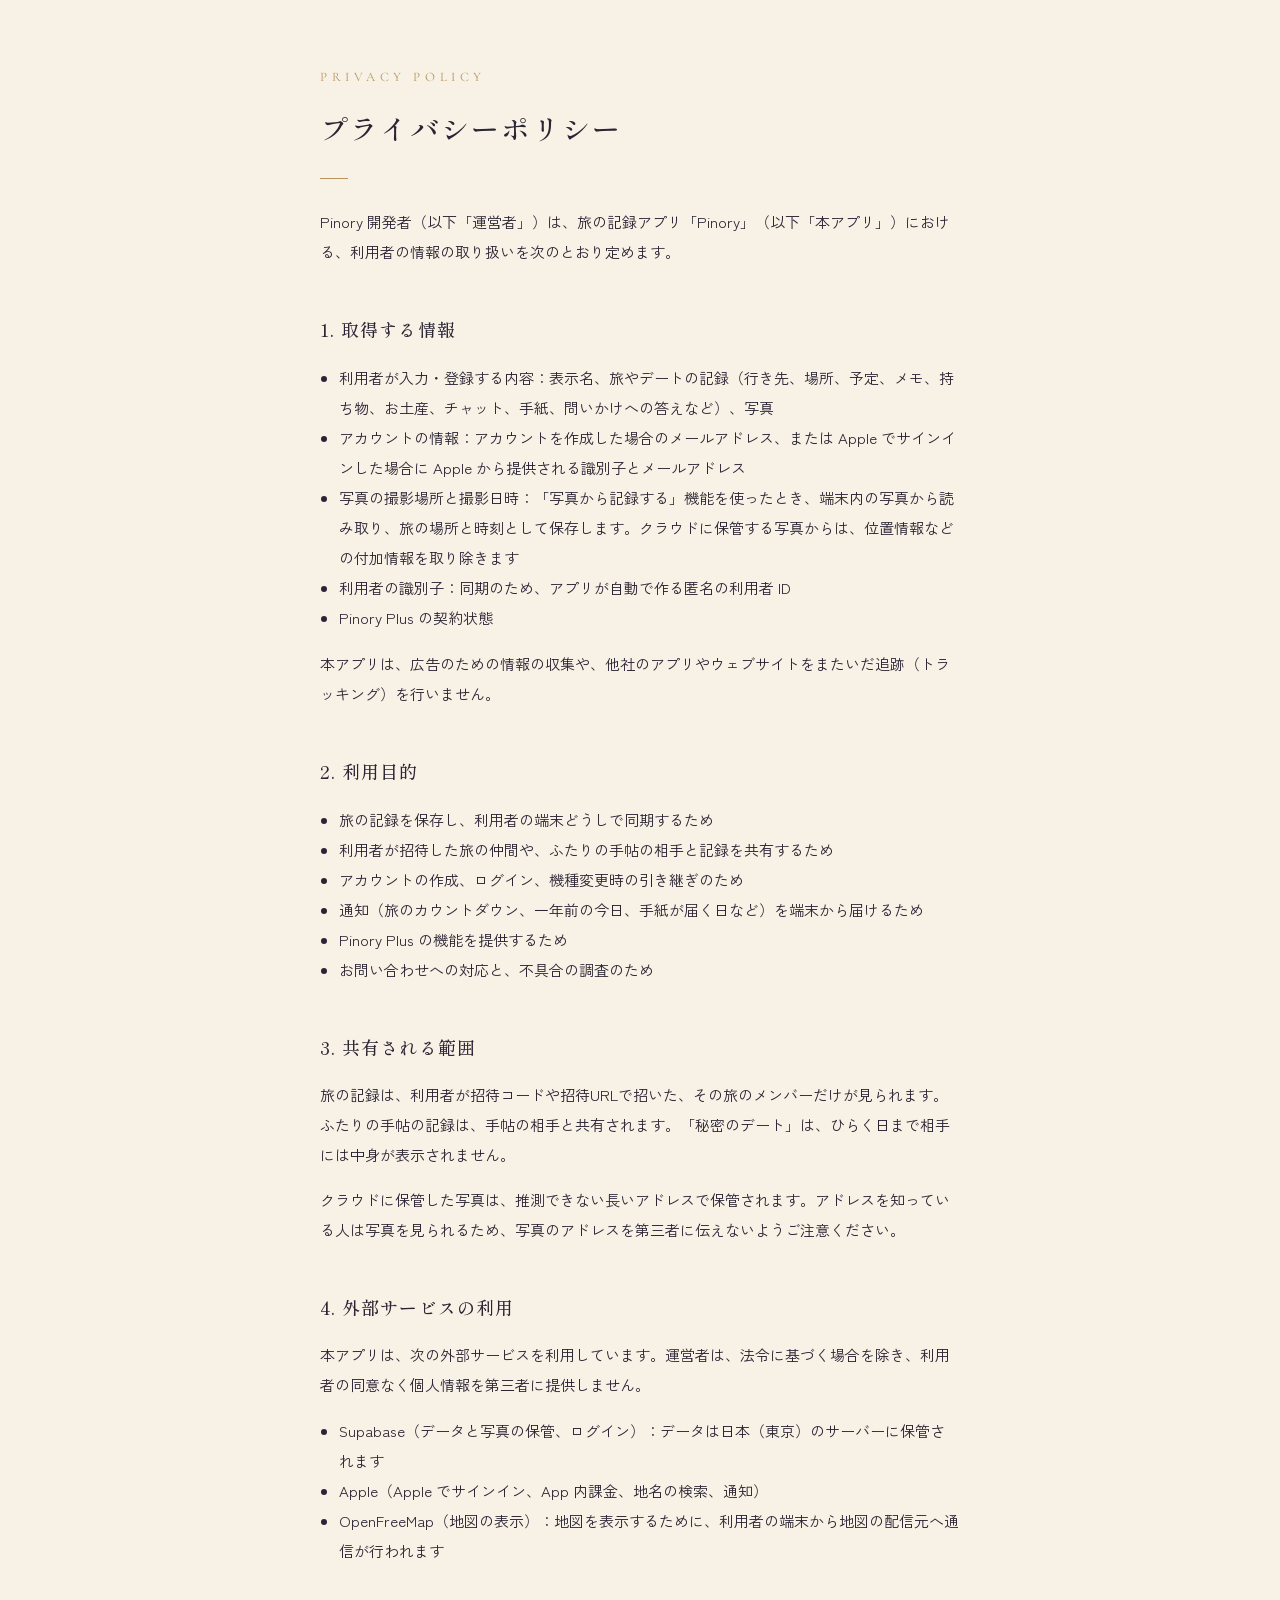
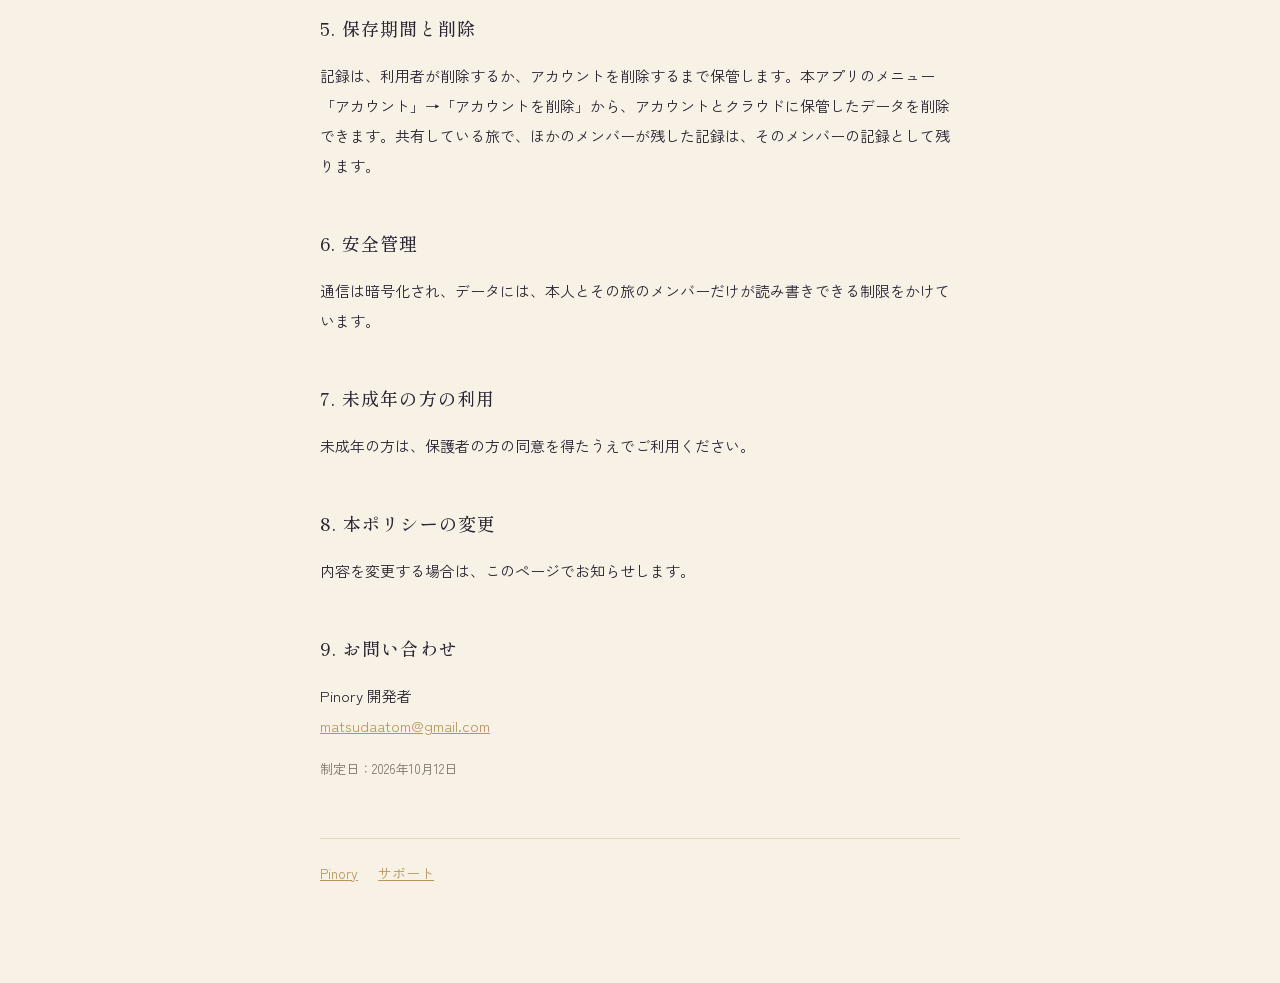
==== privacy/index.html @ d132053c "Pinory のプライバシーポリシーとサポートページ Co-Authored-By: Claude Opus 5.5 <noreply@anthropic.com>" ====
<!doctype html><html lang="ja"><head><meta charset="utf-8"><meta name="viewport" content="width=device-width,initial-scale=1"><title>Pinory プライバシーポリシー</title><link rel="preconnect" href="https://fonts.googleapis.com"><link rel="stylesheet" href="https://fonts.googleapis.com/css2?family=Cormorant+Garamond:wght@500&family=Shippori+Mincho:wght@500&family=Zen+Kaku+Gothic+New&display=swap"><link rel="stylesheet" href="../style.css"></head>
<body><main>
<p class="eyebrow">Privacy Policy</p>
<h1>プライバシーポリシー</h1>
<div class="rule"></div>
<p>Pinory 開発者（以下「運営者」）は、旅の記録アプリ「Pinory」（以下「本アプリ」）における、利用者の情報の取り扱いを次のとおり定めます。</p>

<h2>1. 取得する情報</h2>
<ul>
<li>利用者が入力・登録する内容：表示名、旅やデートの記録（行き先、場所、予定、メモ、持ち物、お土産、チャット、手紙、問いかけへの答えなど）、写真</li>
<li>アカウントの情報：アカウントを作成した場合のメールアドレス、または Apple でサインインした場合に Apple から提供される識別子とメールアドレス</li>
<li>写真の撮影場所と撮影日時：「写真から記録する」機能を使ったとき、端末内の写真から読み取り、旅の場所と時刻として保存します。クラウドに保管する写真からは、位置情報などの付加情報を取り除きます</li>
<li>利用者の識別子：同期のため、アプリが自動で作る匿名の利用者 ID</li>
<li>Pinory Plus の契約状態</li>
</ul>
<p>本アプリは、広告のための情報の収集や、他社のアプリやウェブサイトをまたいだ追跡（トラッキング）を行いません。</p>

<h2>2. 利用目的</h2>
<ul>
<li>旅の記録を保存し、利用者の端末どうしで同期するため</li>
<li>利用者が招待した旅の仲間や、ふたりの手帖の相手と記録を共有するため</li>
<li>アカウントの作成、ログイン、機種変更時の引き継ぎのため</li>
<li>通知（旅のカウントダウン、一年前の今日、手紙が届く日など）を端末から届けるため</li>
<li>Pinory Plus の機能を提供するため</li>
<li>お問い合わせへの対応と、不具合の調査のため</li>
</ul>

<h2>3. 共有される範囲</h2>
<p>旅の記録は、利用者が招待コードや招待URLで招いた、その旅のメンバーだけが見られます。ふたりの手帖の記録は、手帖の相手と共有されます。「秘密のデート」は、ひらく日まで相手には中身が表示されません。</p>
<p>クラウドに保管した写真は、推測できない長いアドレスで保管されます。アドレスを知っている人は写真を見られるため、写真のアドレスを第三者に伝えないようご注意ください。</p>

<h2>4. 外部サービスの利用</h2>
<p>本アプリは、次の外部サービスを利用しています。運営者は、法令に基づく場合を除き、利用者の同意なく個人情報を第三者に提供しません。</p>
<ul>
<li>Supabase（データと写真の保管、ログイン）：データは日本（東京）のサーバーに保管されます</li>
<li>Apple（Apple でサインイン、App 内課金、地名の検索、通知）</li>
<li>OpenFreeMap（地図の表示）：地図を表示するために、利用者の端末から地図の配信元へ通信が行われます</li>
</ul>

<h2>5. 保存期間と削除</h2>
<p>記録は、利用者が削除するか、アカウントを削除するまで保管します。本アプリのメニュー「アカウント」→「アカウントを削除」から、アカウントとクラウドに保管したデータを削除できます。共有している旅で、ほかのメンバーが残した記録は、そのメンバーの記録として残ります。</p>

<h2>6. 安全管理</h2>
<p>通信は暗号化され、データには、本人とその旅のメンバーだけが読み書きできる制限をかけています。</p>

<h2>7. 未成年の方の利用</h2>
<p>未成年の方は、保護者の方の同意を得たうえでご利用ください。</p>

<h2>8. 本ポリシーの変更</h2>
<p>内容を変更する場合は、このページでお知らせします。</p>

<h2>9. お問い合わせ</h2>
<p>Pinory 開発者<br><a href="mailto:matsudaatom@gmail.com">matsudaatom@gmail.com</a></p>
<p class="small">制定日：2026年10月12日</p>

<nav><a href="../">Pinory</a><a href="../support/">サポート</a></nav>
</main></body></html>
---- style.css ----
:root{--paper:#F7F1E6;--ink:#2A2433;--soft:#7D7268;--gold:#B8955A;--line:#E2D7C3;--bg:#F7F1E6}
@media (prefers-color-scheme:dark){:root{--paper:#0E1322;--ink:#F2ECE1;--soft:#A79E93;--line:#2B2537;--bg:#0E1322}}
*{box-sizing:border-box}
body{margin:0;background:var(--bg);color:var(--ink);font-family:"Shippori Mincho","Hiragino Mincho ProN",serif;line-height:2;-webkit-text-size-adjust:100%}
main{max-width:680px;margin:0 auto;padding:64px 20px 96px}
.eyebrow{font-family:"Cormorant Garamond",serif;letter-spacing:.35em;color:var(--gold);font-size:13px;text-transform:uppercase;margin:0}
h1{font-weight:500;font-size:28px;letter-spacing:.08em;margin:10px 0 0}
.rule{width:28px;height:1px;background:var(--gold);margin:22px 0 28px}
h2{font-weight:500;font-size:18px;letter-spacing:.06em;margin:44px 0 6px}
p,li{font-family:"Zen Kaku Gothic New","Hiragino Sans",sans-serif;font-size:15px;color:var(--ink)}
.small{color:var(--soft);font-size:13px}
a{color:var(--gold)}
ul{padding-left:1.2em}
nav{margin-top:56px;padding-top:20px;border-top:1px solid var(--line);font-family:"Zen Kaku Gothic New",sans-serif;font-size:14px}
nav a{margin-right:20px}
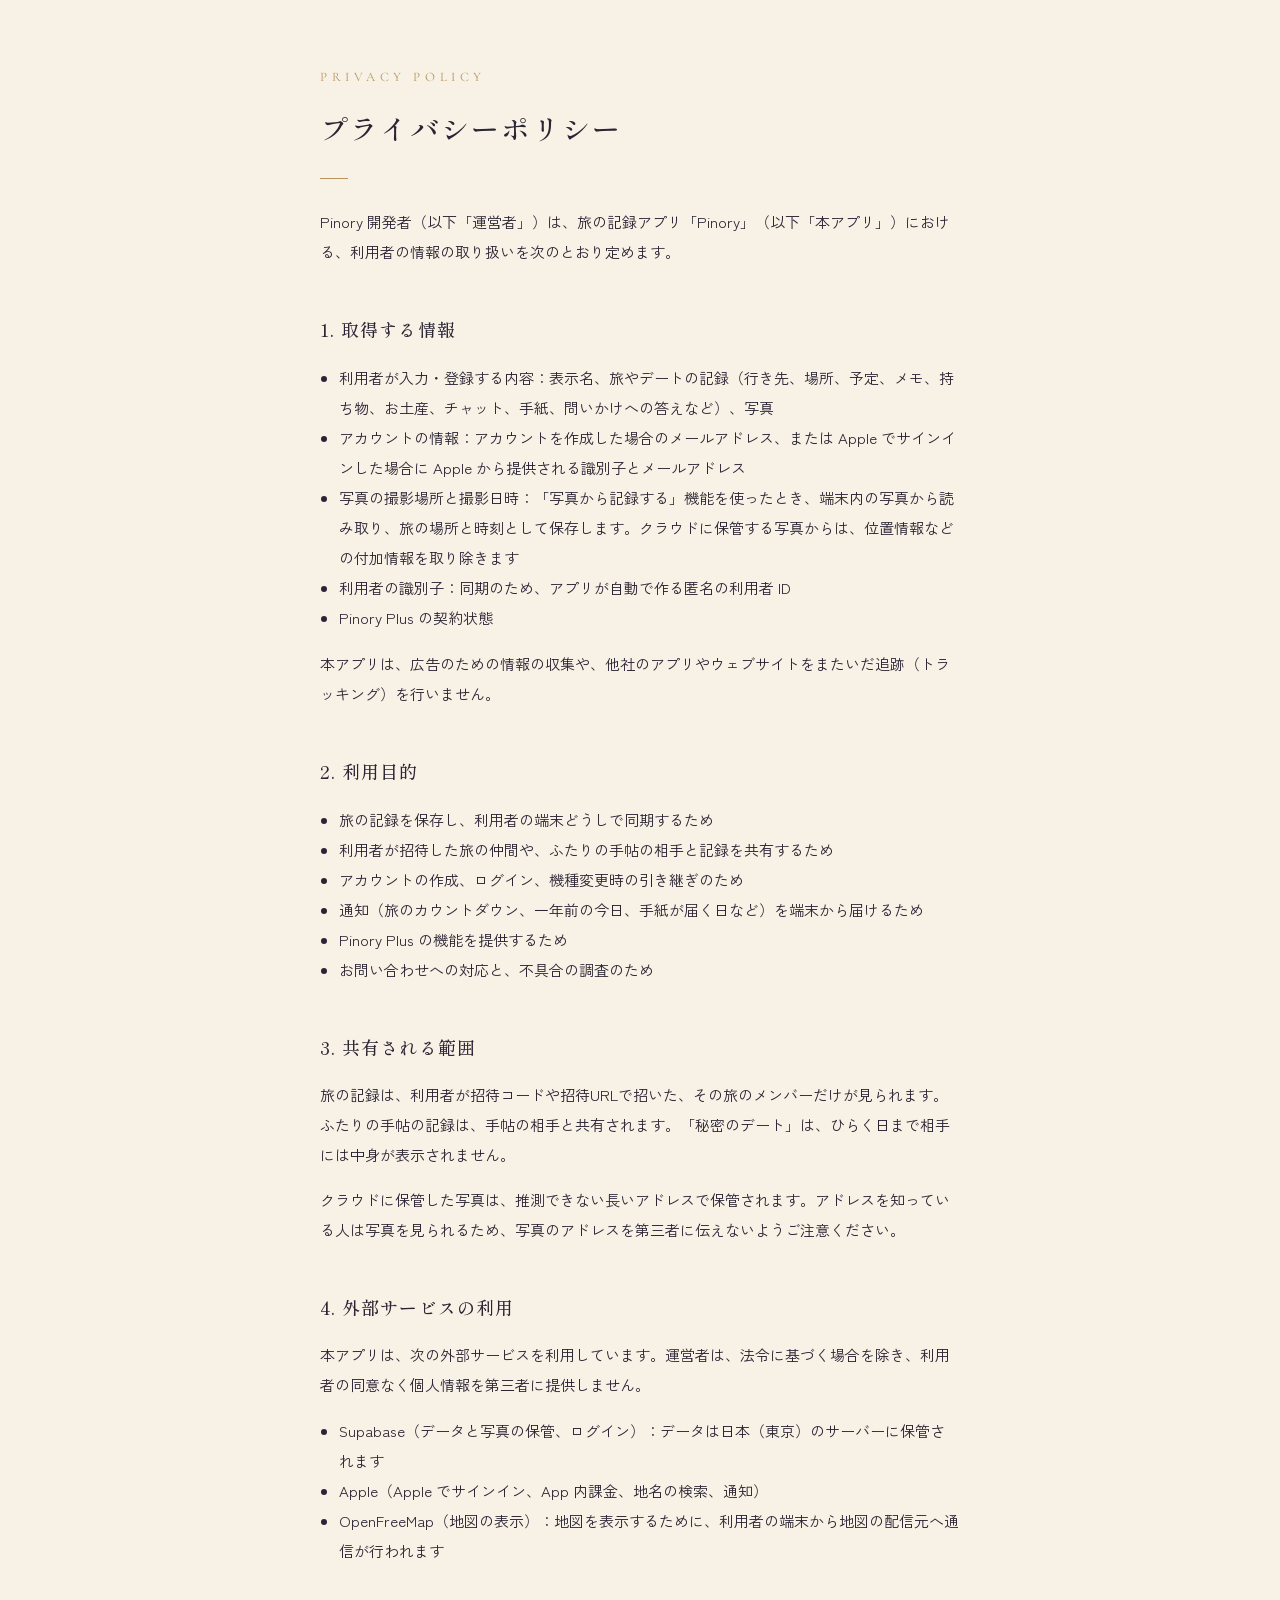
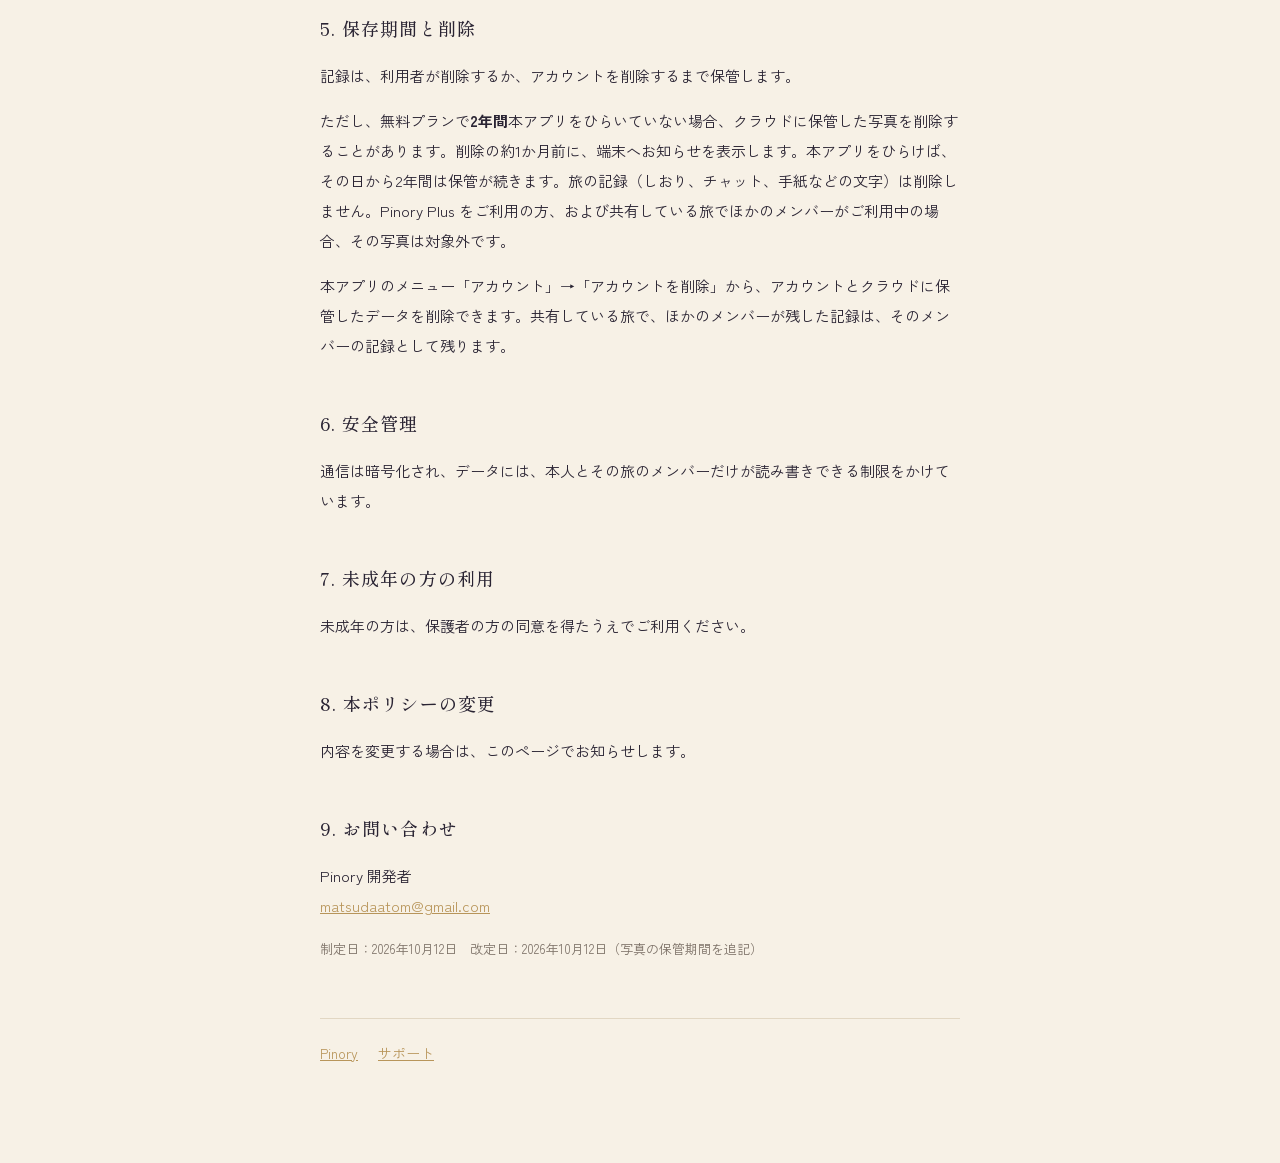
==== commit 9bd9a6bc: "写真の保管期間（無料プランで2年ひらかない場合）を追記 Co-Authored-By: Claude Opus 5.5 <noreply@anthropic.com>" ====
--- a/privacy/index.html
+++ b/privacy/index.html
@@ -38,7 +38,9 @@
 </ul>
 
 <h2>5. 保存期間と削除</h2>
-<p>記録は、利用者が削除するか、アカウントを削除するまで保管します。本アプリのメニュー「アカウント」→「アカウントを削除」から、アカウントとクラウドに保管したデータを削除できます。共有している旅で、ほかのメンバーが残した記録は、そのメンバーの記録として残ります。</p>
+<p>記録は、利用者が削除するか、アカウントを削除するまで保管します。</p>
+<p>ただし、無料プランで<strong>2年間</strong>本アプリをひらいていない場合、クラウドに保管した写真を削除することがあります。削除の約1か月前に、端末へお知らせを表示します。本アプリをひらけば、その日から2年間は保管が続きます。旅の記録（しおり、チャット、手紙などの文字）は削除しません。Pinory Plus をご利用の方、および共有している旅でほかのメンバーがご利用中の場合、その写真は対象外です。</p>
+<p>本アプリのメニュー「アカウント」→「アカウントを削除」から、アカウントとクラウドに保管したデータを削除できます。共有している旅で、ほかのメンバーが残した記録は、そのメンバーの記録として残ります。</p>
 
 <h2>6. 安全管理</h2>
 <p>通信は暗号化され、データには、本人とその旅のメンバーだけが読み書きできる制限をかけています。</p>
@@ -51,7 +53,7 @@
 
 <h2>9. お問い合わせ</h2>
 <p>Pinory 開発者<br><a href="mailto:matsudaatom@gmail.com">matsudaatom@gmail.com</a></p>
-<p class="small">制定日：2026年10月12日</p>
+<p class="small">制定日：2026年10月12日　改定日：2026年10月12日（写真の保管期間を追記）</p>
 
 <nav><a href="../">Pinory</a><a href="../support/">サポート</a></nav>
 </main></body></html>
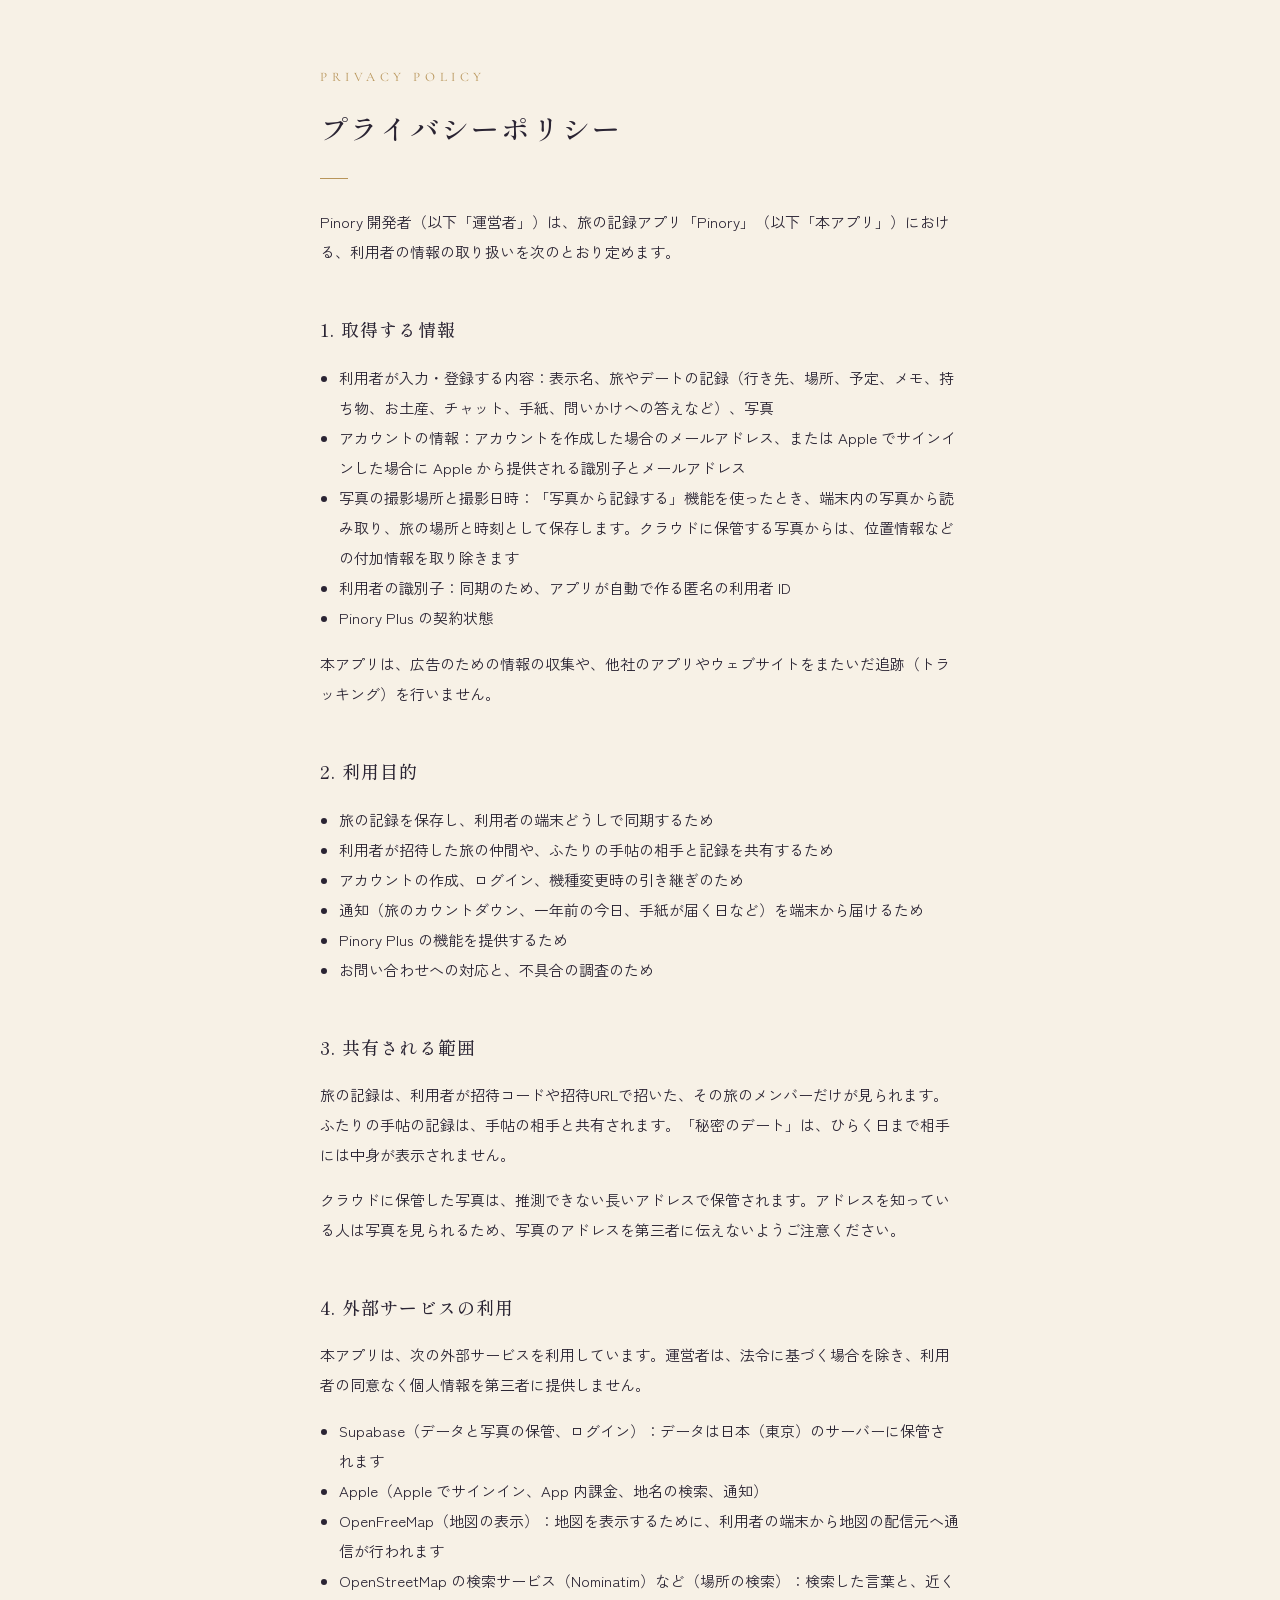
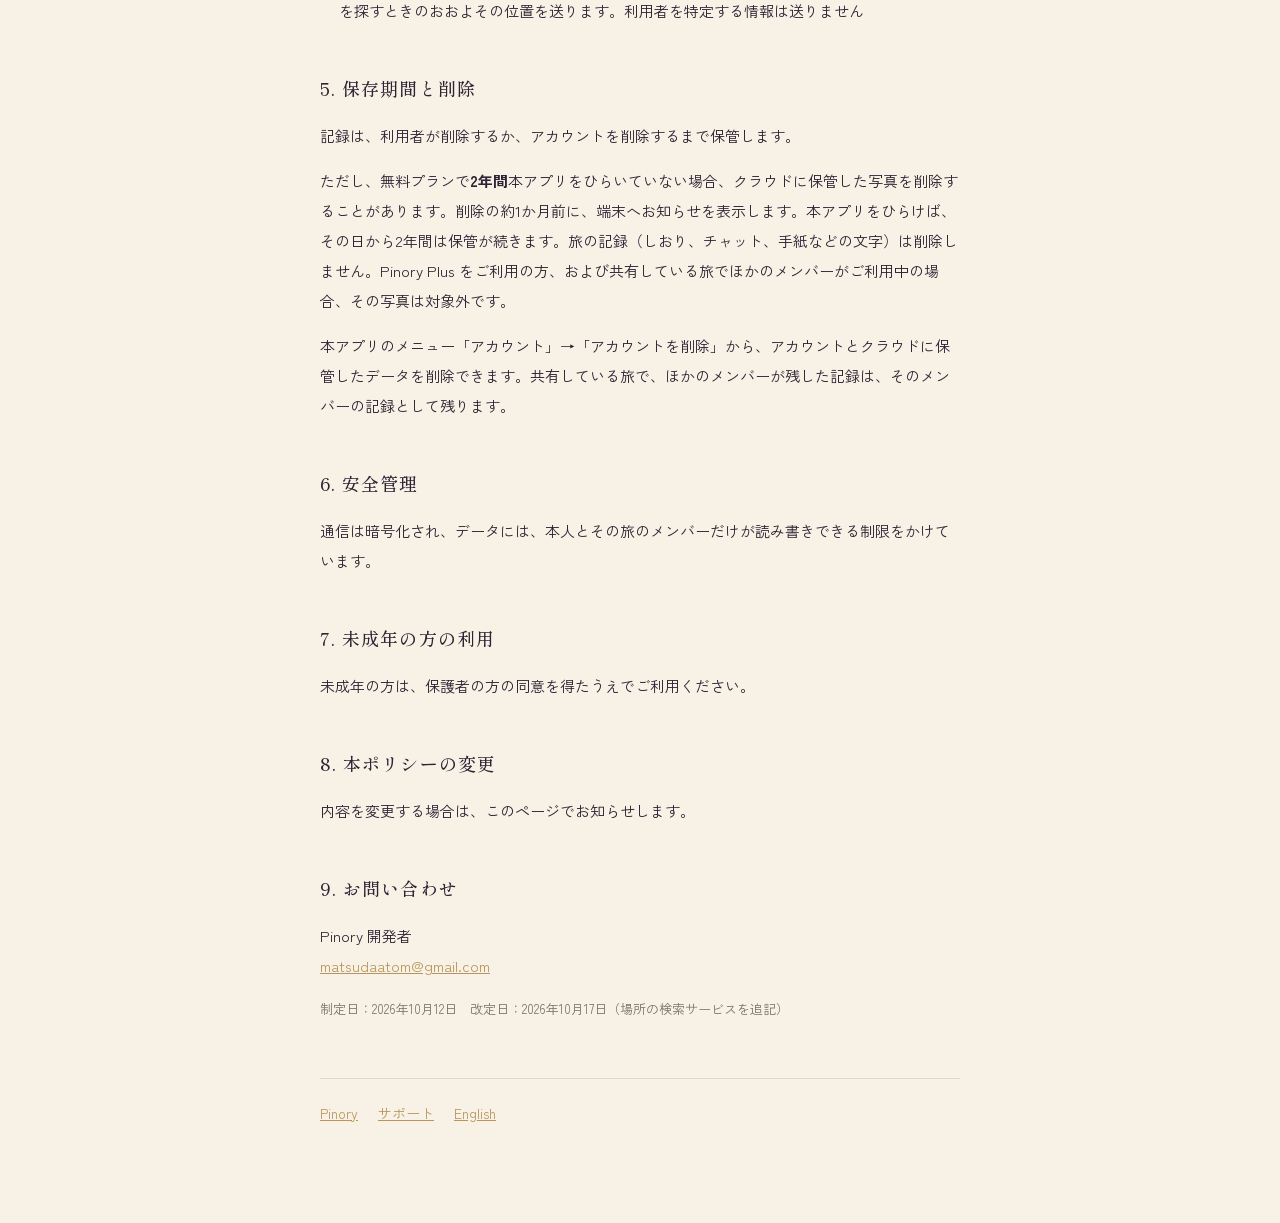
==== commit f3da1b2c: "英語版のプライバシーポリシーとサポートページ、場所の検索サービスを追記 Co-Authored-By: Claude Opus 5.5 <noreply@anthropic.com>" ====
--- a/privacy/index.html
+++ b/privacy/index.html
@@ -35,6 +35,7 @@
 <li>Supabase（データと写真の保管、ログイン）：データは日本（東京）のサーバーに保管されます</li>
 <li>Apple（Apple でサインイン、App 内課金、地名の検索、通知）</li>
 <li>OpenFreeMap（地図の表示）：地図を表示するために、利用者の端末から地図の配信元へ通信が行われます</li>
+<li>OpenStreetMap の検索サービス（Nominatim）など（場所の検索）：検索した言葉と、近くを探すときのおおよその位置を送ります。利用者を特定する情報は送りません</li>
 </ul>
 
 <h2>5. 保存期間と削除</h2>
@@ -53,7 +54,7 @@
 
 <h2>9. お問い合わせ</h2>
 <p>Pinory 開発者<br><a href="mailto:matsudaatom@gmail.com">matsudaatom@gmail.com</a></p>
-<p class="small">制定日：2026年10月12日　改定日：2026年10月12日（写真の保管期間を追記）</p>
+<p class="small">制定日：2026年10月12日　改定日：2026年10月17日（場所の検索サービスを追記）</p>
 
-<nav><a href="../">Pinory</a><a href="../support/">サポート</a></nav>
+<nav><a href="../">Pinory</a><a href="../support/">サポート</a><a href="../en/privacy/">English</a></nav>
 </main></body></html>
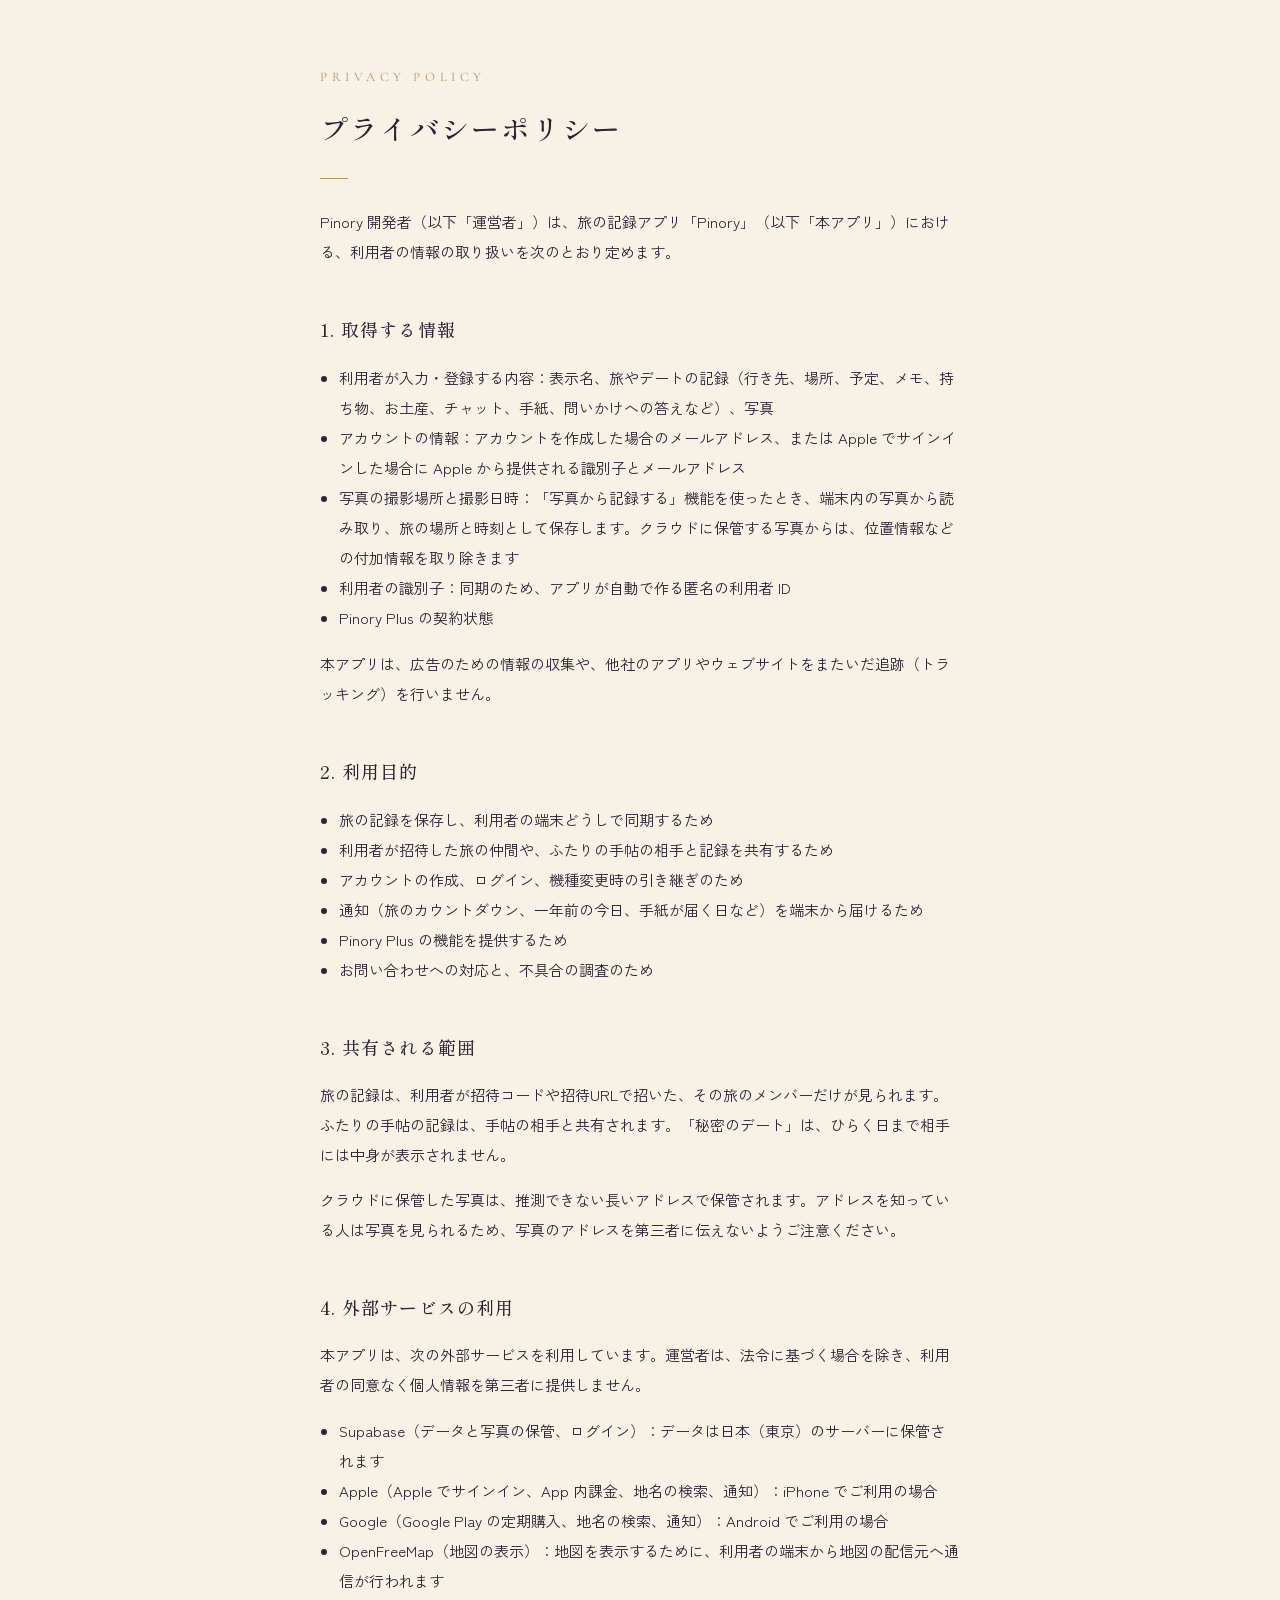
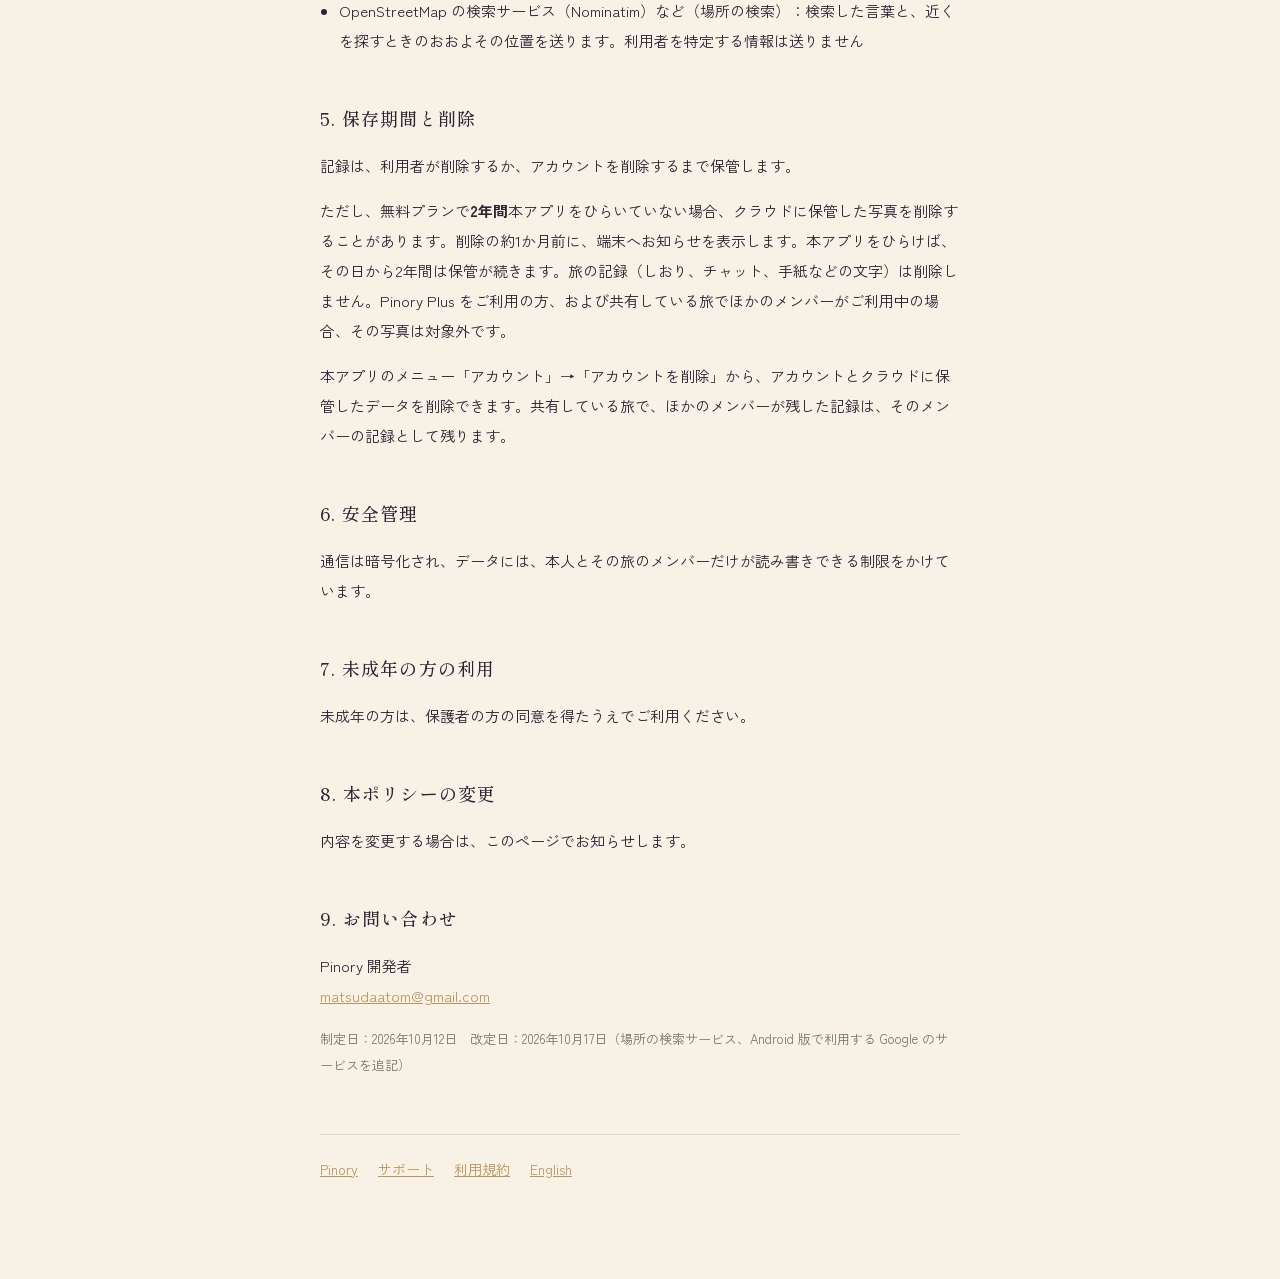
==== commit a1323f5f: "利用規約のページ、プライバシーポリシーに Android 版の Google のサービスを追記" ====
--- a/privacy/index.html
+++ b/privacy/index.html
@@ -33,7 +33,8 @@
 <p>本アプリは、次の外部サービスを利用しています。運営者は、法令に基づく場合を除き、利用者の同意なく個人情報を第三者に提供しません。</p>
 <ul>
 <li>Supabase（データと写真の保管、ログイン）：データは日本（東京）のサーバーに保管されます</li>
-<li>Apple（Apple でサインイン、App 内課金、地名の検索、通知）</li>
+<li>Apple（Apple でサインイン、App 内課金、地名の検索、通知）：iPhone でご利用の場合</li>
+<li>Google（Google Play の定期購入、地名の検索、通知）：Android でご利用の場合</li>
 <li>OpenFreeMap（地図の表示）：地図を表示するために、利用者の端末から地図の配信元へ通信が行われます</li>
 <li>OpenStreetMap の検索サービス（Nominatim）など（場所の検索）：検索した言葉と、近くを探すときのおおよその位置を送ります。利用者を特定する情報は送りません</li>
 </ul>
@@ -54,7 +55,7 @@
 
 <h2>9. お問い合わせ</h2>
 <p>Pinory 開発者<br><a href="mailto:matsudaatom@gmail.com">matsudaatom@gmail.com</a></p>
-<p class="small">制定日：2026年10月12日　改定日：2026年10月17日（場所の検索サービスを追記）</p>
+<p class="small">制定日：2026年10月12日　改定日：2026年10月17日（場所の検索サービス、Android 版で利用する Google のサービスを追記）</p>
 
-<nav><a href="../">Pinory</a><a href="../support/">サポート</a><a href="../en/privacy/">English</a></nav>
+<nav><a href="../">Pinory</a><a href="../support/">サポート</a><a href="../terms/">利用規約</a><a href="../en/privacy/">English</a></nav>
 </main></body></html>
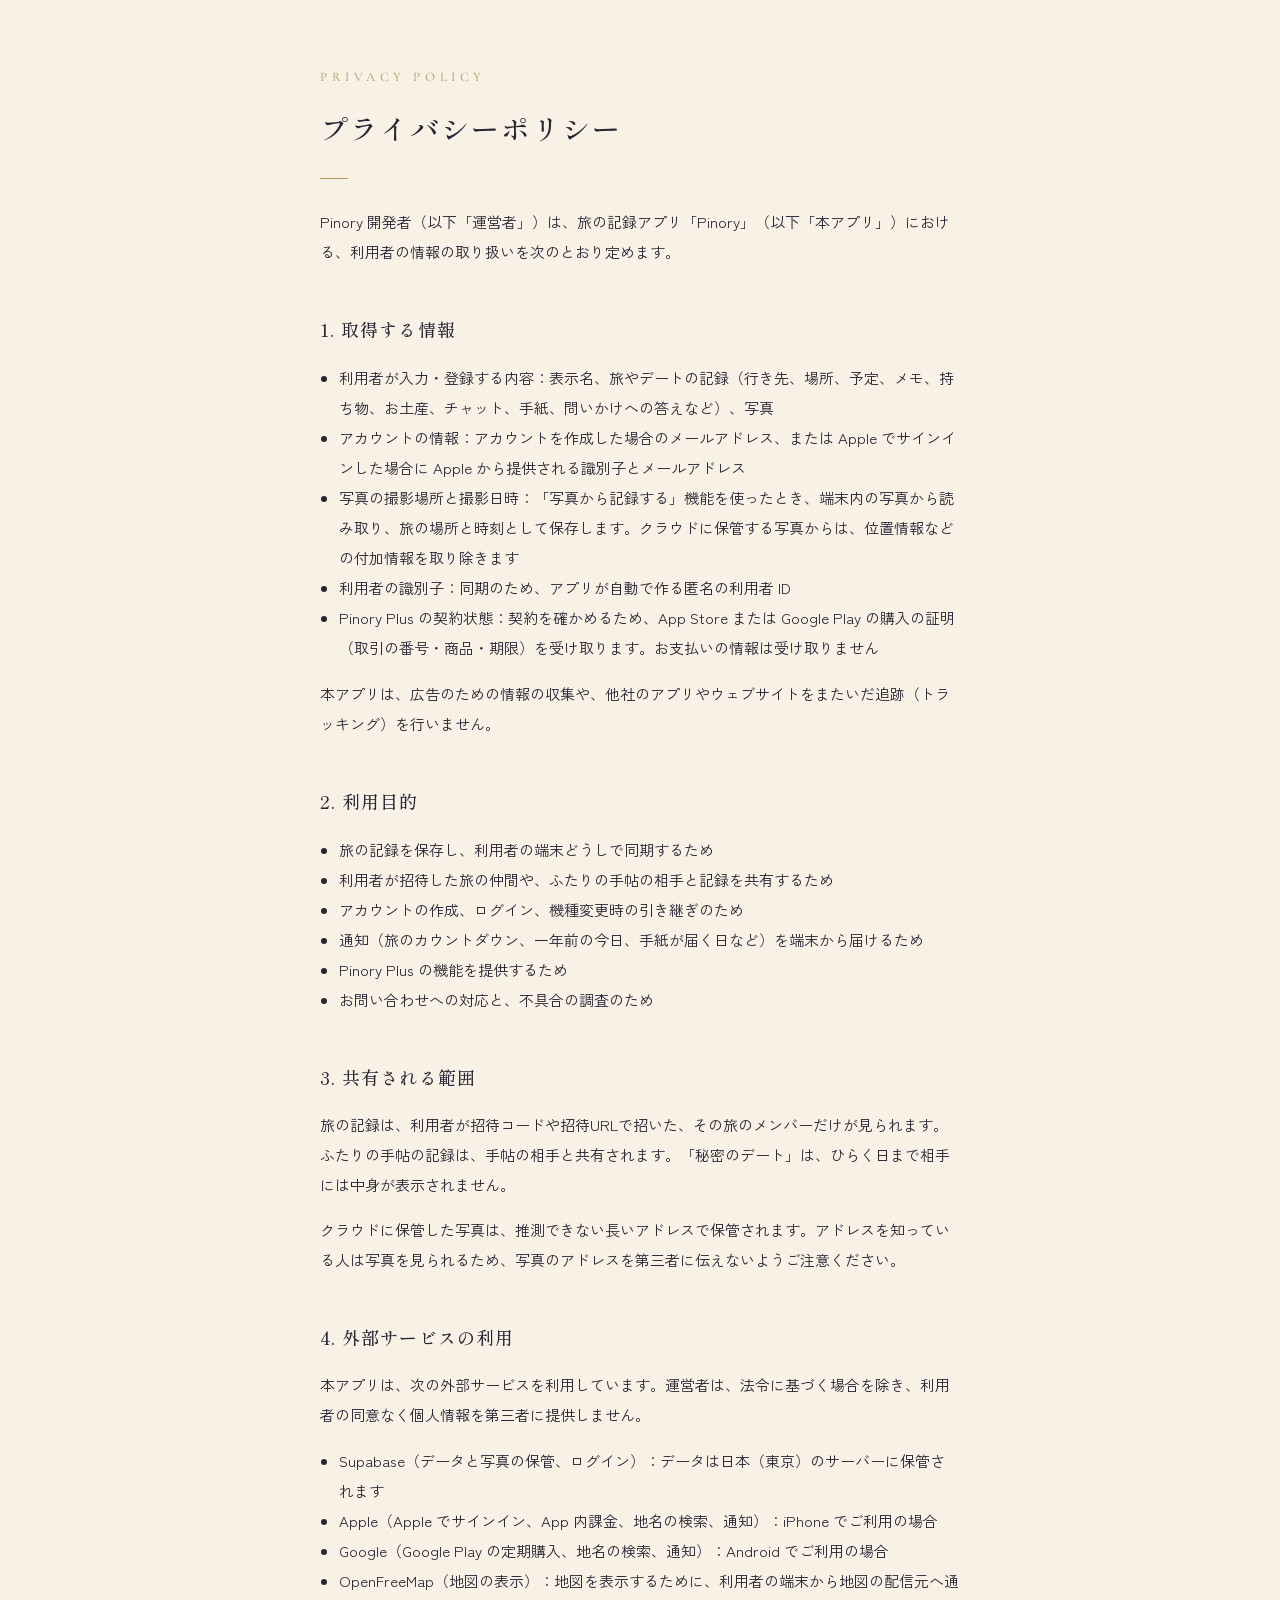
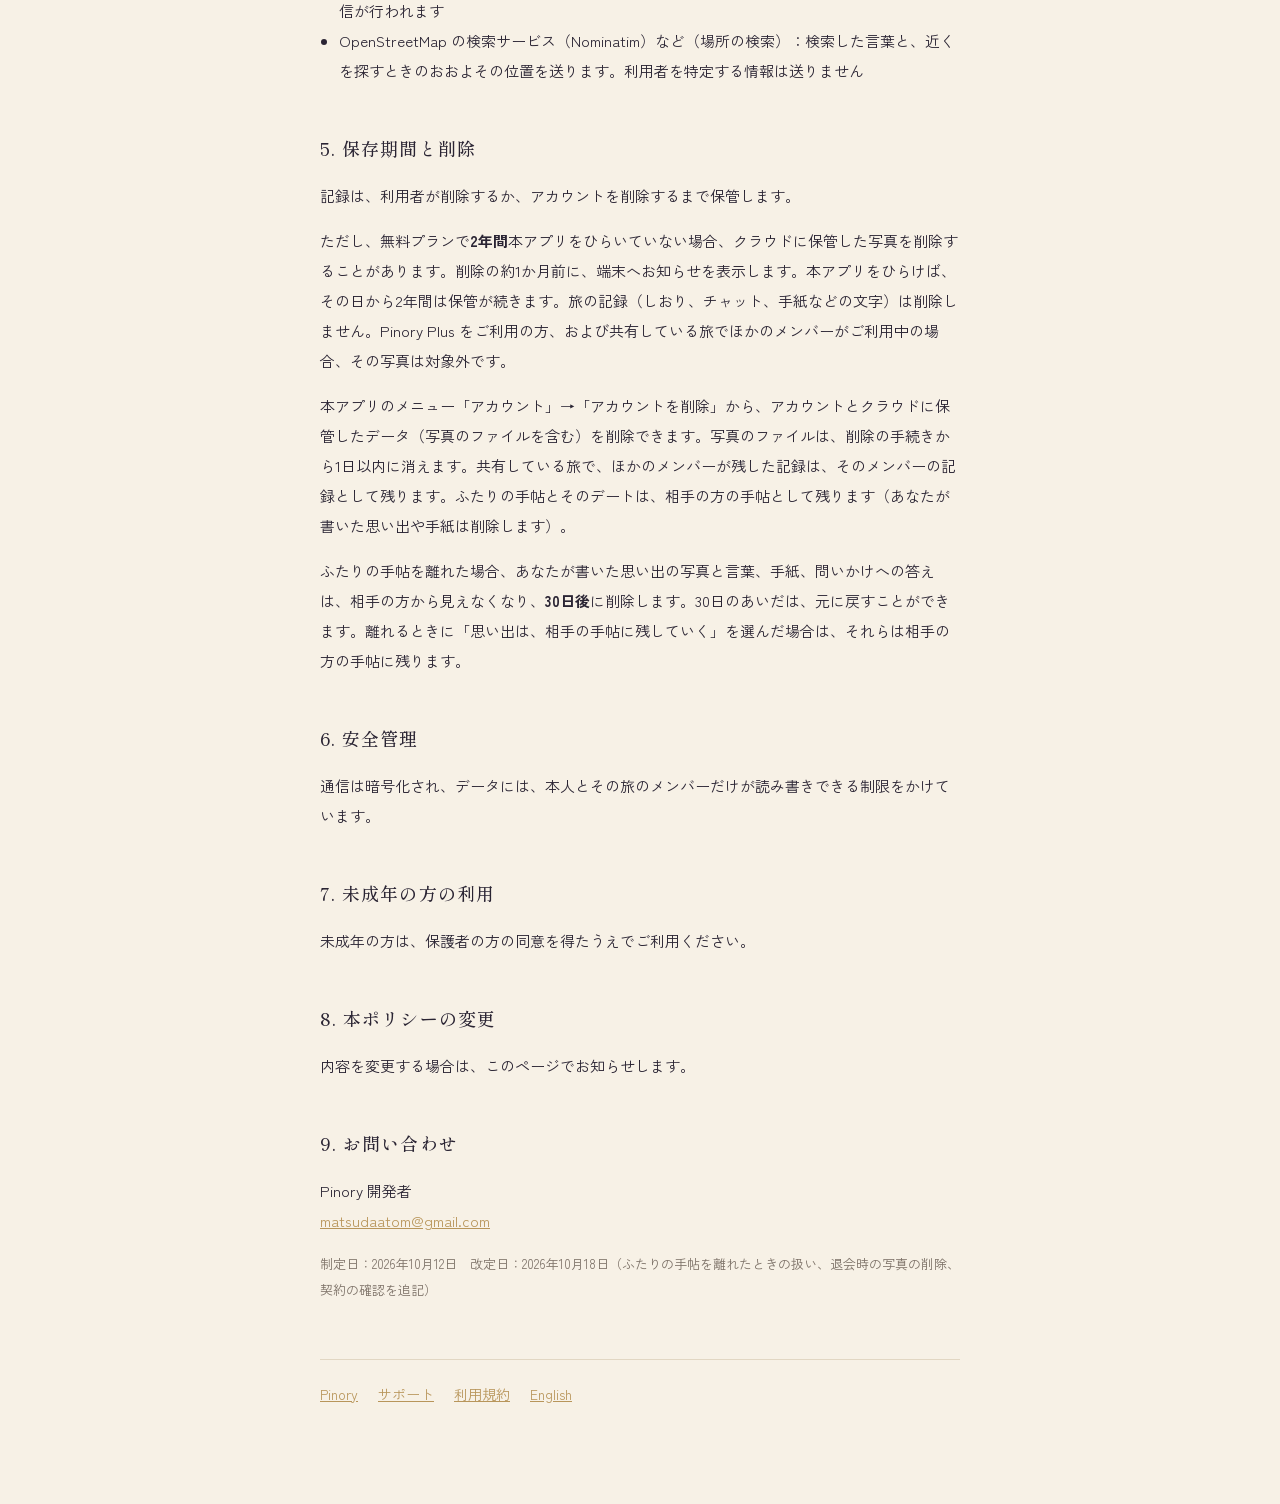
==== commit c8ee7adc: "プライバシーポリシー：ふたりの手帖を離れたとき（30日）、退会時の写真の削除、契約の確認 Co-Authored-By: Claude Opus 5.5 <noreply@anthropic.com>" ====
--- a/privacy/index.html
+++ b/privacy/index.html
@@ -11,7 +11,7 @@
 <li>アカウントの情報：アカウントを作成した場合のメールアドレス、または Apple でサインインした場合に Apple から提供される識別子とメールアドレス</li>
 <li>写真の撮影場所と撮影日時：「写真から記録する」機能を使ったとき、端末内の写真から読み取り、旅の場所と時刻として保存します。クラウドに保管する写真からは、位置情報などの付加情報を取り除きます</li>
 <li>利用者の識別子：同期のため、アプリが自動で作る匿名の利用者 ID</li>
-<li>Pinory Plus の契約状態</li>
+<li>Pinory Plus の契約状態：契約を確かめるため、App Store または Google Play の購入の証明（取引の番号・商品・期限）を受け取ります。お支払いの情報は受け取りません</li>
 </ul>
 <p>本アプリは、広告のための情報の収集や、他社のアプリやウェブサイトをまたいだ追跡（トラッキング）を行いません。</p>
 
@@ -42,7 +42,8 @@
 <h2>5. 保存期間と削除</h2>
 <p>記録は、利用者が削除するか、アカウントを削除するまで保管します。</p>
 <p>ただし、無料プランで<strong>2年間</strong>本アプリをひらいていない場合、クラウドに保管した写真を削除することがあります。削除の約1か月前に、端末へお知らせを表示します。本アプリをひらけば、その日から2年間は保管が続きます。旅の記録（しおり、チャット、手紙などの文字）は削除しません。Pinory Plus をご利用の方、および共有している旅でほかのメンバーがご利用中の場合、その写真は対象外です。</p>
-<p>本アプリのメニュー「アカウント」→「アカウントを削除」から、アカウントとクラウドに保管したデータを削除できます。共有している旅で、ほかのメンバーが残した記録は、そのメンバーの記録として残ります。</p>
+<p>本アプリのメニュー「アカウント」→「アカウントを削除」から、アカウントとクラウドに保管したデータ（写真のファイルを含む）を削除できます。写真のファイルは、削除の手続きから1日以内に消えます。共有している旅で、ほかのメンバーが残した記録は、そのメンバーの記録として残ります。ふたりの手帖とそのデートは、相手の方の手帖として残ります（あなたが書いた思い出や手紙は削除します）。</p>
+<p>ふたりの手帖を離れた場合、あなたが書いた思い出の写真と言葉、手紙、問いかけへの答えは、相手の方から見えなくなり、<strong>30日後</strong>に削除します。30日のあいだは、元に戻すことができます。離れるときに「思い出は、相手の手帖に残していく」を選んだ場合は、それらは相手の方の手帖に残ります。</p>
 
 <h2>6. 安全管理</h2>
 <p>通信は暗号化され、データには、本人とその旅のメンバーだけが読み書きできる制限をかけています。</p>
@@ -55,7 +56,7 @@
 
 <h2>9. お問い合わせ</h2>
 <p>Pinory 開発者<br><a href="mailto:matsudaatom@gmail.com">matsudaatom@gmail.com</a></p>
-<p class="small">制定日：2026年10月12日　改定日：2026年10月17日（場所の検索サービス、Android 版で利用する Google のサービスを追記）</p>
+<p class="small">制定日：2026年10月12日　改定日：2026年10月18日（ふたりの手帖を離れたときの扱い、退会時の写真の削除、契約の確認を追記）</p>
 
 <nav><a href="../">Pinory</a><a href="../support/">サポート</a><a href="../terms/">利用規約</a><a href="../en/privacy/">English</a></nav>
 </main></body></html>
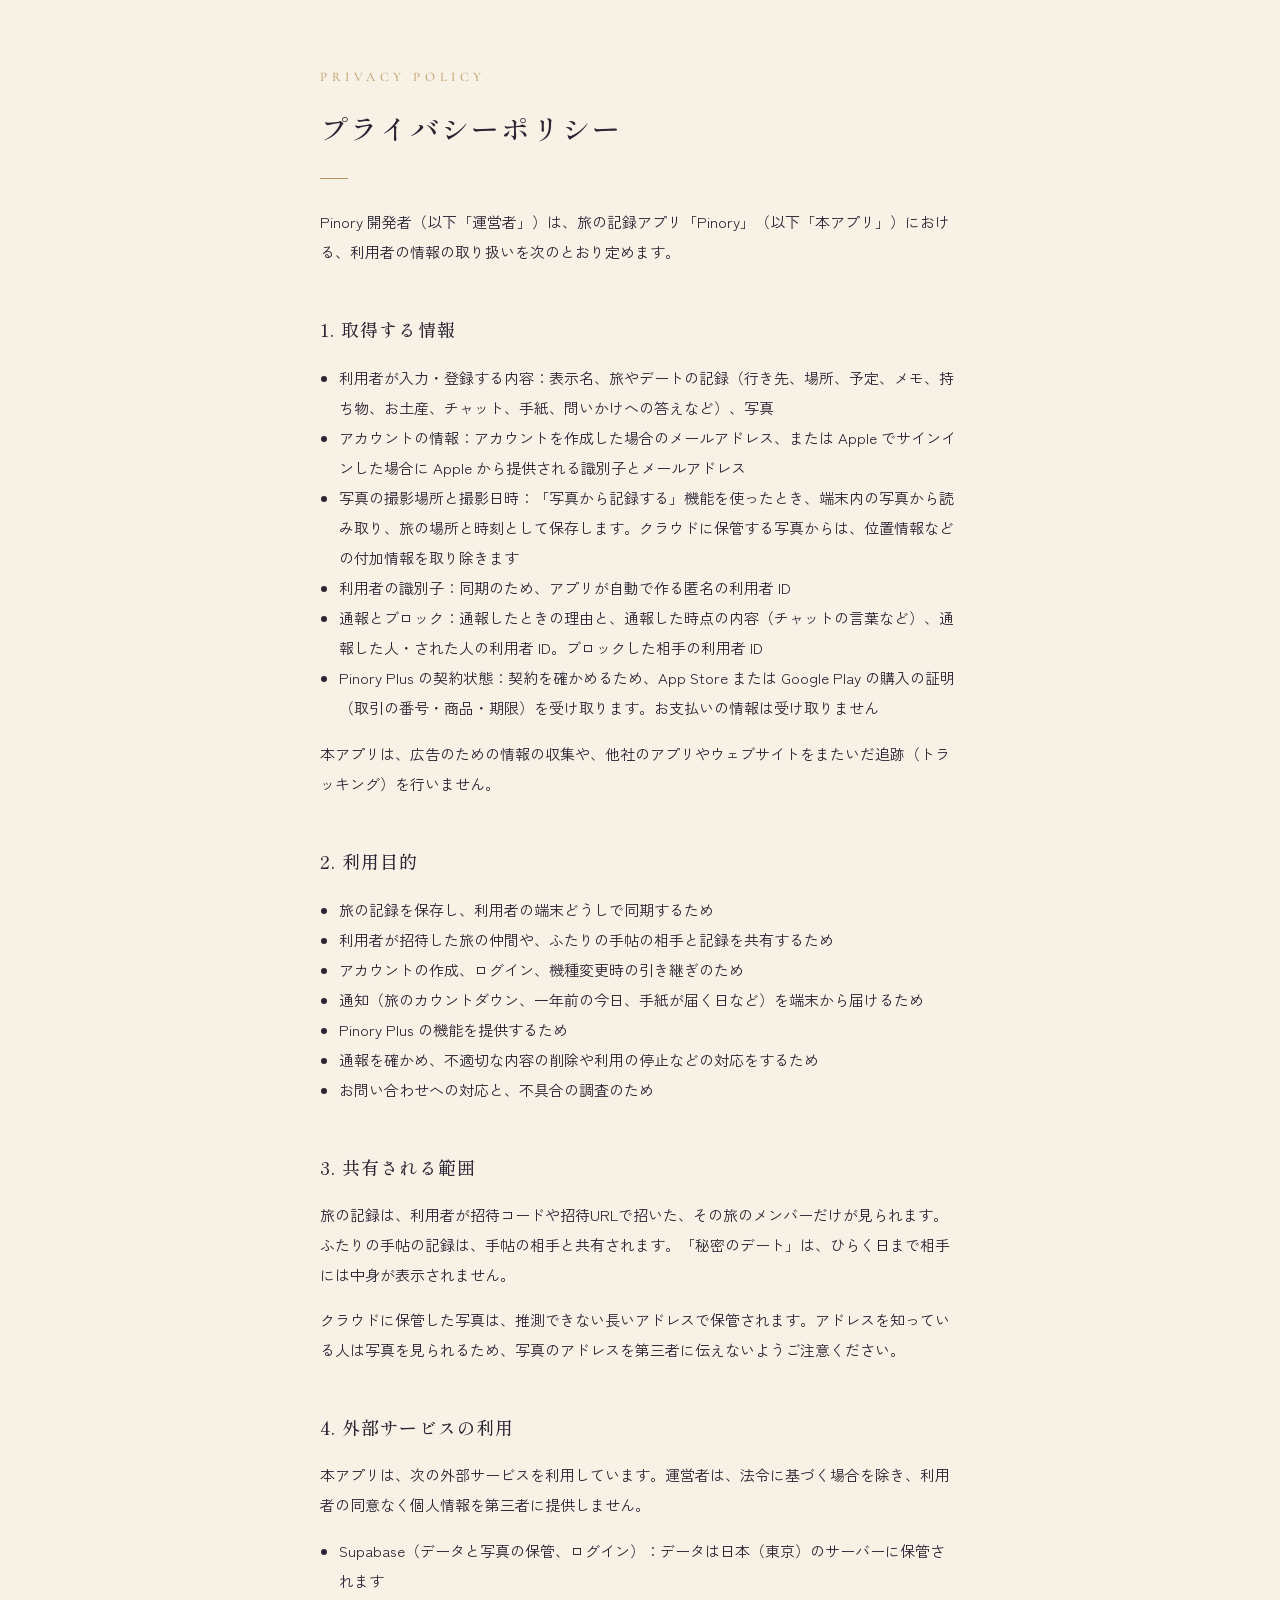
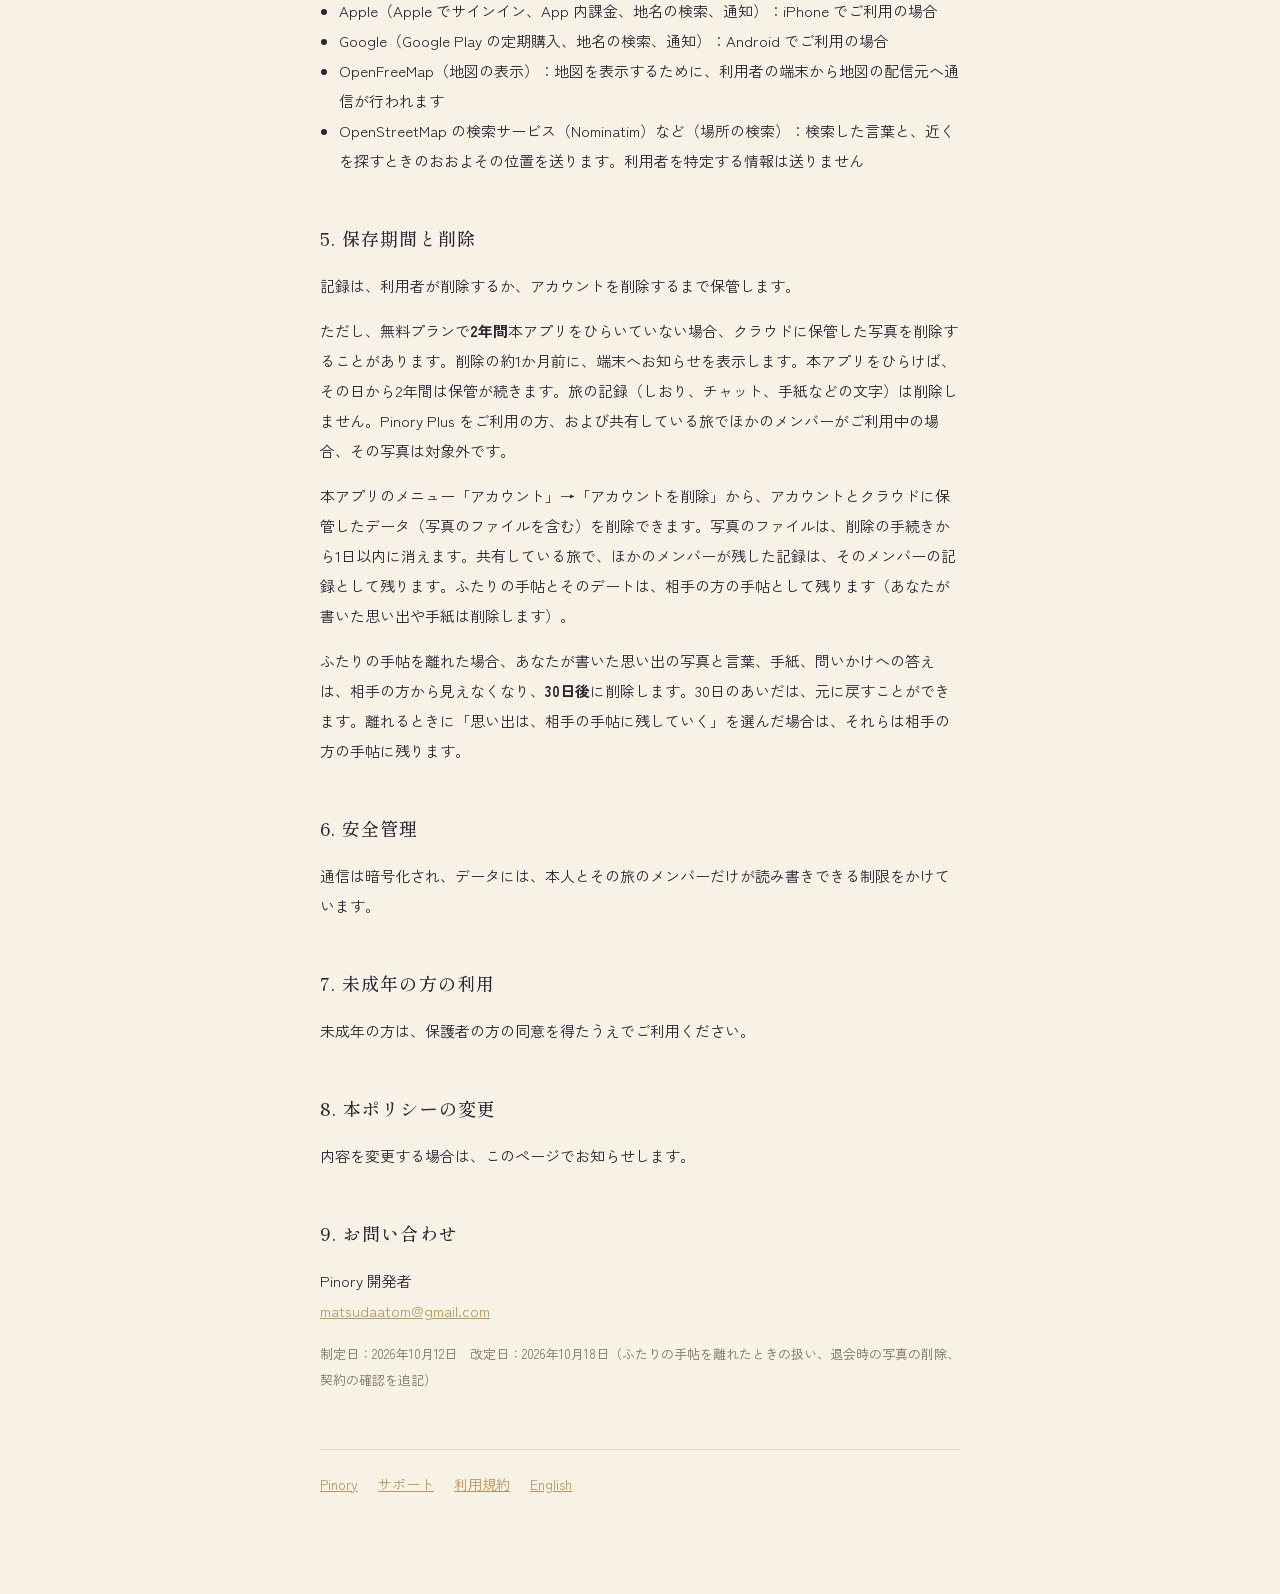
==== commit 419d51d8: "プライバシーポリシー：通報とブロックで扱う情報を追記（日英）" ====
--- a/privacy/index.html
+++ b/privacy/index.html
@@ -11,6 +11,7 @@
 <li>アカウントの情報：アカウントを作成した場合のメールアドレス、または Apple でサインインした場合に Apple から提供される識別子とメールアドレス</li>
 <li>写真の撮影場所と撮影日時：「写真から記録する」機能を使ったとき、端末内の写真から読み取り、旅の場所と時刻として保存します。クラウドに保管する写真からは、位置情報などの付加情報を取り除きます</li>
 <li>利用者の識別子：同期のため、アプリが自動で作る匿名の利用者 ID</li>
+<li>通報とブロック：通報したときの理由と、通報した時点の内容（チャットの言葉など）、通報した人・された人の利用者 ID。ブロックした相手の利用者 ID</li>
 <li>Pinory Plus の契約状態：契約を確かめるため、App Store または Google Play の購入の証明（取引の番号・商品・期限）を受け取ります。お支払いの情報は受け取りません</li>
 </ul>
 <p>本アプリは、広告のための情報の収集や、他社のアプリやウェブサイトをまたいだ追跡（トラッキング）を行いません。</p>
@@ -22,6 +23,7 @@
 <li>アカウントの作成、ログイン、機種変更時の引き継ぎのため</li>
 <li>通知（旅のカウントダウン、一年前の今日、手紙が届く日など）を端末から届けるため</li>
 <li>Pinory Plus の機能を提供するため</li>
+<li>通報を確かめ、不適切な内容の削除や利用の停止などの対応をするため</li>
 <li>お問い合わせへの対応と、不具合の調査のため</li>
 </ul>
 
